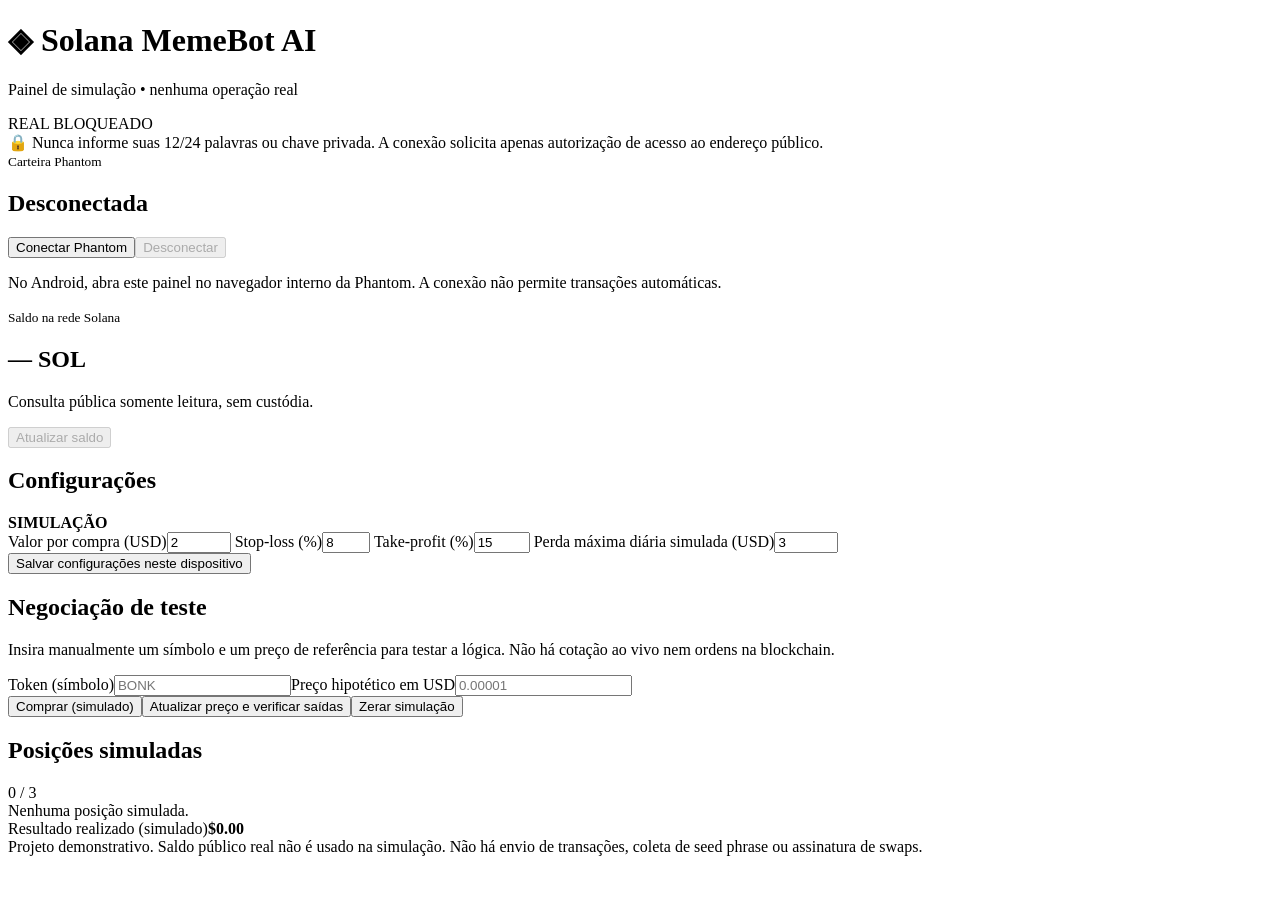
==== dashboard/index.html @ 00d876af "Add mobile-first read-only Phantom paper-trading dashboard" ====
<!doctype html>
<html lang="pt-BR"><head><meta charset="utf-8"><meta name="viewport" content="width=device-width,initial-scale=1,viewport-fit=cover"><meta name="theme-color" content="#111827"><title>Solana MemeBot AI — Simulação</title><link rel="stylesheet" href="style.css"></head>
<body><main class="wrap">
<header><div><h1>◈ Solana MemeBot AI</h1><p>Painel de simulação • nenhuma operação real</p></div><span class="badge">REAL BLOQUEADO</span></header>
<section class="notice">🔒 Nunca informe suas 12/24 palavras ou chave privada. A conexão solicita apenas autorização de acesso ao endereço público.</section>
<section class="grid">
<article class="card"><small>Carteira Phantom</small><h2 id="wallet">Desconectada</h2><button id="connect">Conectar Phantom</button><button id="disconnect" class="secondary" disabled>Desconectar</button><p class="hint" id="walletHint">No Android, abra este painel no navegador interno da Phantom. A conexão não permite transações automáticas.</p></article>
<article class="card"><small>Saldo na rede Solana</small><h2 id="balance">— SOL</h2><p class="hint">Consulta pública somente leitura, sem custódia.</p><button class="secondary" id="refresh" disabled>Atualizar saldo</button></article>
</section>
<section class="card"><div class="between"><h2>Configurações</h2><strong class="tag">SIMULAÇÃO</strong></div><div class="grid form">
<label>Valor por compra (USD)<input id="orderUsd" type="number" min=".1" max="50" step=".1" value="2"></label>
<label>Stop-loss (%)<input id="stopLoss" type="number" min="1" max="50" step="1" value="8"></label>
<label>Take-profit (%)<input id="takeProfit" type="number" min="1" max="500" step="1" value="15"></label>
<label>Perda máxima diária simulada (USD)<input id="dailyLimit" type="number" min=".1" max="50" step=".1" value="3"></label></div>
<button id="save">Salvar configurações neste dispositivo</button><p class="hint" id="saved"></p></section>
<section class="card"><h2>Negociação de teste</h2><p class="hint">Insira manualmente um símbolo e um preço de referência para testar a lógica. Não há cotação ao vivo nem ordens na blockchain.</p><div class="grid form"><label>Token (símbolo)<input id="symbol" maxlength="16" placeholder="BONK"></label><label>Preço hipotético em USD<input id="price" type="number" min=".000000000001" step="any" placeholder="0.00001"></label></div><div class="actions"><button id="buy">Comprar (simulado)</button><button id="update" class="secondary">Atualizar preço e verificar saídas</button><button id="reset" class="danger">Zerar simulação</button></div><p class="hint" id="message" role="status"></p></section>
<section class="card"><div class="between"><h2>Posições simuladas</h2><span id="count" class="tag">0 / 3</span></div><div id="positions" class="positions">Nenhuma posição simulada.</div><div class="between"><span>Resultado realizado (simulado)</span><strong id="pnl">$0.00</strong></div></section>
<footer>Projeto demonstrativo. Saldo público real não é usado na simulação. Não há envio de transações, coleta de seed phrase ou assinatura de swaps.</footer>
</main><script src="app.js" defer></script></body></html>
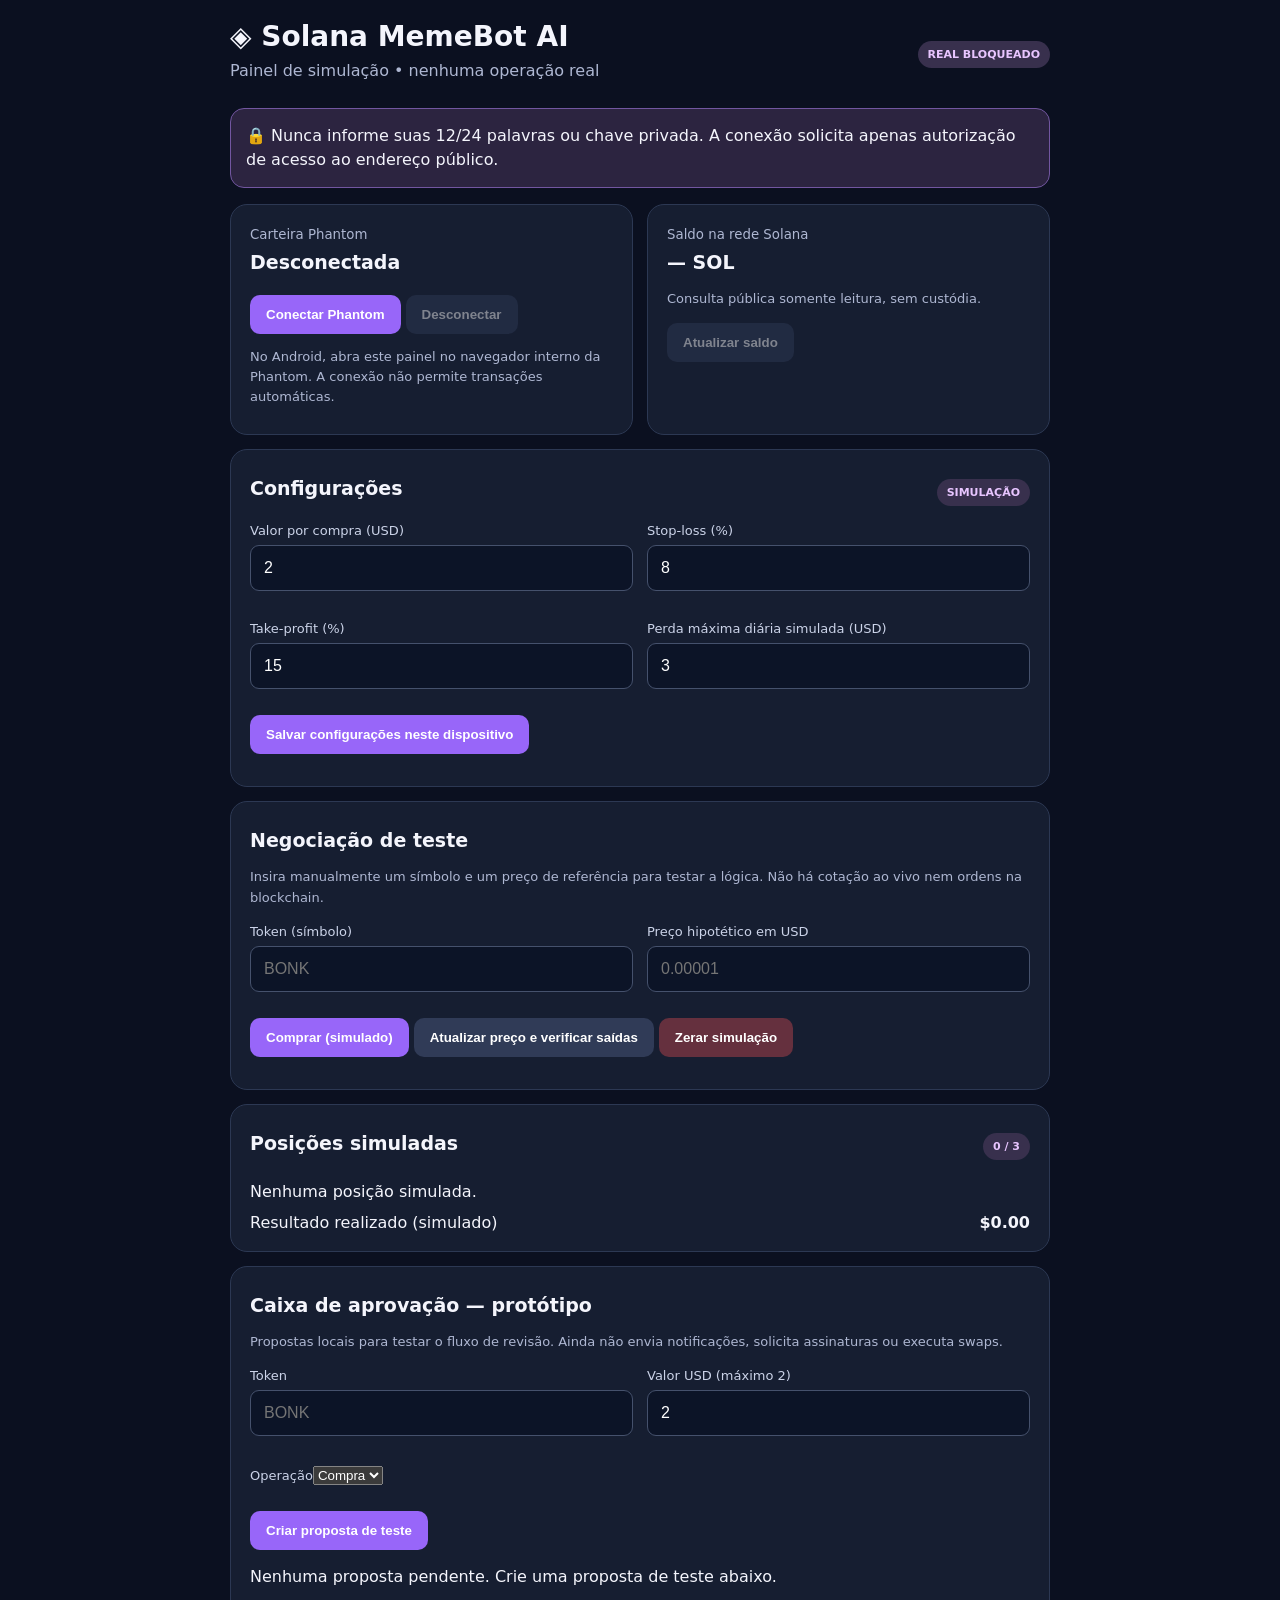
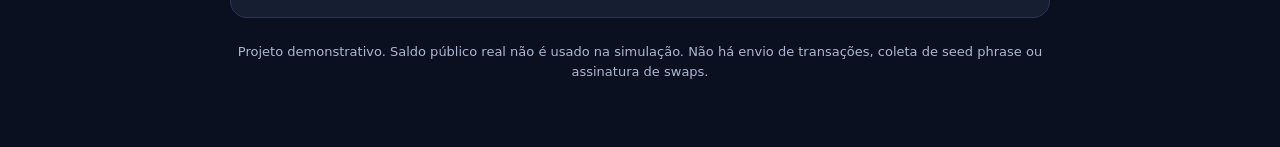
==== commit 9f9415a3: "Expose approval inbox prototype on mobile dashboard" ====
--- a/dashboard/index.html
+++ b/dashboard/index.html
@@ -15,5 +15,5 @@
 <button id="save">Salvar configurações neste dispositivo</button><p class="hint" id="saved"></p></section>
 <section class="card"><h2>Negociação de teste</h2><p class="hint">Insira manualmente um símbolo e um preço de referência para testar a lógica. Não há cotação ao vivo nem ordens na blockchain.</p><div class="grid form"><label>Token (símbolo)<input id="symbol" maxlength="16" placeholder="BONK"></label><label>Preço hipotético em USD<input id="price" type="number" min=".000000000001" step="any" placeholder="0.00001"></label></div><div class="actions"><button id="buy">Comprar (simulado)</button><button id="update" class="secondary">Atualizar preço e verificar saídas</button><button id="reset" class="danger">Zerar simulação</button></div><p class="hint" id="message" role="status"></p></section>
 <section class="card"><div class="between"><h2>Posições simuladas</h2><span id="count" class="tag">0 / 3</span></div><div id="positions" class="positions">Nenhuma posição simulada.</div><div class="between"><span>Resultado realizado (simulado)</span><strong id="pnl">$0.00</strong></div></section>
-<footer>Projeto demonstrativo. Saldo público real não é usado na simulação. Não há envio de transações, coleta de seed phrase ou assinatura de swaps.</footer>
-</main><script src="app.js" defer></script></body></html>+<section class="card"><h2>Caixa de aprovação — protótipo</h2><p class="hint">Propostas locais para testar o fluxo de revisão. Ainda não envia notificações, solicita assinaturas ou executa swaps.</p><div class="grid form"><label>Token<input id="approvalToken" maxlength="20" placeholder="BONK"></label><label>Valor USD (máximo 2)<input id="approvalUsd" type="number" min="0.01" max="2" step="0.01" value="2"></label><label>Operação<select id="approvalSide"><option value="COMPRA">Compra</option><option value="VENDA">Venda</option></select></label></div><button id="draftApproval">Criar proposta de teste</button><p class="hint" id="approvalNotice" role="status"></p><div id="approvalInbox" class="positions"></div></section><footer>Projeto demonstrativo. Saldo público real não é usado na simulação. Não há envio de transações, coleta de seed phrase ou assinatura de swaps.</footer>
+</main><script src="app.js" defer></script><script src="approval.js" defer></script></body></html>
--- a/dashboard/style.css
+++ b/dashboard/style.css
@@ -0,0 +1 @@
+:root{font-family:system-ui,-apple-system,sans-serif;color:#f4f5fc;background:#0b1020;color-scheme:dark}*{box-sizing:border-box}body{margin:0}.wrap{max-width:850px;margin:auto;padding:20px 15px 65px}header,.between{display:flex;justify-content:space-between;align-items:center;gap:10px}header{margin-bottom:20px}h1{font-size:clamp(20px,5vw,28px);margin:0}h2{font-size:19px;margin:8px 0 16px}p{margin:8px 0}header p,small,.hint,footer{color:#aeb7d2}.hint,footer{font-size:13px;line-height:1.55}.badge,.tag{font-size:11px;font-weight:800;border-radius:30px;padding:7px 10px;background:#38304d;color:#e8c5ff;white-space:nowrap}.notice{background:#2c2440;border:1px solid #7256a0;border-radius:14px;padding:15px;margin-bottom:16px;line-height:1.5}.grid{display:grid;grid-template-columns:repeat(2,minmax(0,1fr));gap:14px}.card{background:#161e31;border:1px solid #2c3853;border-radius:17px;padding:19px;margin-bottom:14px}.grid .card{min-width:0}button{border:0;background:#9866f9;color:white;padding:12px 16px;border-radius:10px;font-weight:700;cursor:pointer;margin:6px 5px 5px 0}button:disabled{opacity:.45;cursor:not-allowed}.secondary{background:#303b57}.danger{background:#65303e}label{display:block;font-size:13px;color:#cbd3e8;margin:8px 0}input{display:block;width:100%;border:1px solid #45516c;border-radius:9px;background:#0c1427;color:white;padding:13px;margin-top:7px;font-size:16px}.form{margin-bottom:12px}.actions{display:flex;flex-wrap:wrap}.positions{margin:12px 0}.position{padding:13px 0;border-bottom:1px solid #33405b;line-height:1.6;overflow-wrap:anywhere}footer{text-align:center;margin-top:24px}@media(max-width:550px){.grid{grid-template-columns:1fr}header{align-items:flex-start}.badge{font-size:9px}.wrap{padding:16px 12px 60px}.card{padding:15px}}
